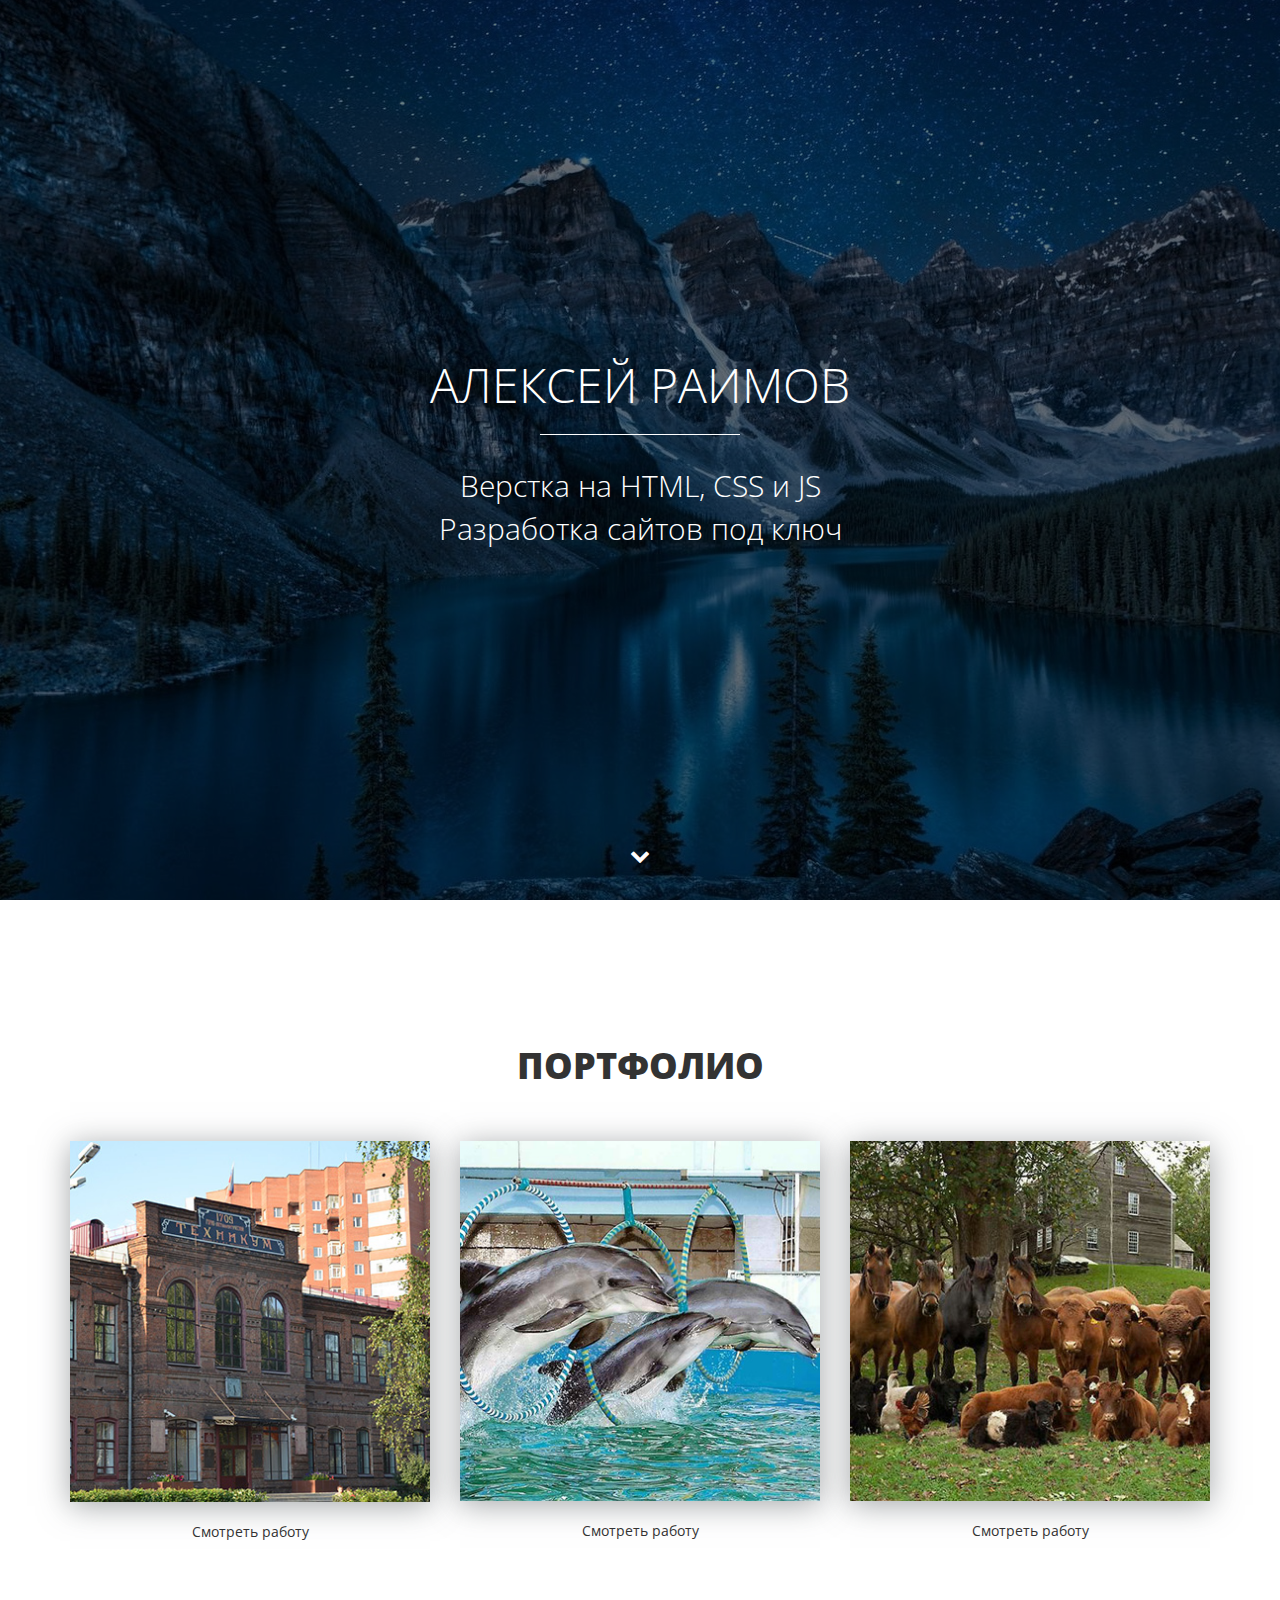
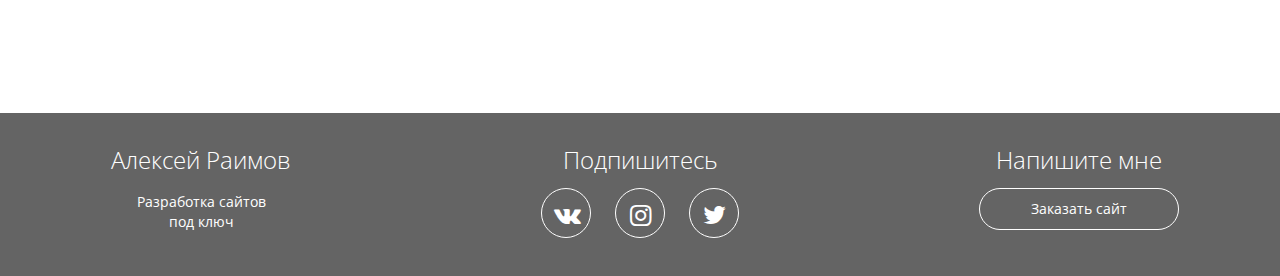
==== index.html @ 9769191a "I uploaded all my files and folders." ====
<!DOCTYPE html>
<html lang="ru">
  <head>
    <meta charset="utf-8">
    <meta http-equiv="X-UA-Compatible" content="IE=edge">
    <meta name="viewport" content="width=device-width, initial-scale=1">
    <!-- meta для соцсетей -->
    <meta property="og:url" content="">
    <meta property="og:type" content="website">
    <meta property="og:title" content="Алексей Раимов - верстка сайтов на HTML и CSS">
    <meta property="og:image" content="">
    <meta property="og:description" content="Закажите разработку сайта без посредников">
    <meta property="og:site_name" content="Портфолио верстальщика">
    <meta property="article:author" content="Алексей Раимов">
    <!-- Заголовок сайта -->
    <title>Алексей Раимов - Портфолио</title>
    <link href="https://fonts.googleapis.com/css?family=Open+Sans:400,700&amp;subset=cyrillic" rel="stylesheet">
    <link href="css/bootstrap.min.css" rel="stylesheet">
    <link rel="stylesheet" href="css/fontello.css">
    <link rel="stylesheet" href="css/fontello-embedded.css">
    <link href="css/style.css" rel="stylesheet">
    <!-- Фавиконка -->
    <link rel="shortcut icon" type="image/x-icon" href="favicon.ico">
    <!--[if lt IE 9]>
      <script src="https://oss.maxcdn.com/html5shiv/3.7.3/html5shiv.min.js"></script>
      <script src="https://oss.maxcdn.com/respond/1.4.2/respond.min.js"></script>
    <![endif]-->
  </head>
  <body>
			
			<div class="main">
			<div class="main-overlay"></div>
				<div class="wrapper">
					<div class="main-header">
						<h1>Алексей Раимов </h1>
						<div class="main-line"></div>
						<p>Верстка на HTML, CSS и JS<br>Разработка сайтов под ключ</p>
					</div>
				</div>
				<a class="main-down" href="#"><i class="icon-down"></i></a>
			</div> 

			<div class="portfolio">
				<div class="container">
					<h2 class="section-header">Портфолио</h2>
					<div class="row">
						<div class="col-md-4">
							<div class="portfolio-block">
							<img src="img/portfolio/1.jpg" alt="Работа №1">
							<a data-toggle="modal" data-work='work-1' href="#work">Смотреть работу</a>
							</div>
						</div>
						<div class="col-md-4">
							<div class="portfolio-block">
							<img src="img/portfolio/2.jpg" alt="Работа №2">
							<a data-toggle="modal" data-work='work-2' href="#work">Смотреть работу</a>
							</div>
						</div>
						<div class="col-md-4">
							<div class="portfolio-block">
							<img src="img/portfolio/3.jpg" alt="Работа №3">
							<a data-toggle="modal" data-work='work-3' href="#work">Смотреть работу</a>
							</div>
						</div>
					</div>
				</div>
			</div>   

			<div class="footer">
				<div class="container">
					<div class="row">
						<div class="col-md-3">
							<strong>Алексей Раимов</strong>
							<p>Разработка сайтов <br>под ключ</p>
						</div>
						<div class="col-md-6">
							<strong>Подпишитесь</strong>
							<div class="social-links">
								<a href="#"><i class="icon-vk"></i></a>
								<a href="#"><i class="icon-instagram"></i></a>
								<a href="#"><i class="icon-twitter"></i></a>
							</div>
						</div>
						<div class="col-md-3">
							<strong>Напишите мне</strong>
							<a href="https://vk.com/spacehuman" class="offer-btn">Заказать сайт</a>
						</div>
					</div>
				</div>
			</div>

			<!-- Всплывающие окна -->
			<div class="modal fade" id="work" role="dialog">
			  <div class="modal-dialog" role="document">
			    <div class="modal-content">
			      <div class="modal-header">
			        <button type="button" class="close" data-dismiss="modal" aria-label="Close"><span aria-hidden="true">&times;</span></button>
			        <h4 class="modal-title">Описание проекта</h4>
			      </div>
			      <div class="modal-body">
			        
			      </div>
			    </div>
			  </div>
			</div>

    <!-- jQuery (necessary for Bootstrap's JavaScript plugins) -->
    <script src="https://ajax.googleapis.com/ajax/libs/jquery/1.12.4/jquery.min.js"></script>
    <script src="js/bootstrap.min.js"></script>
    <script>
    	$(function() {
    		var link = $('a[data-toggle="modal"]');
    		link.on('click', function(event) {
    			var work = $(this).attr('data-work');
    			var modal = $('.modal');
    			modal.find('.modal-body').load(work+'.html');
    		});
    	});
    </script>
  </body>
</html>
---- css/fontello.css ----
@font-face {
  font-family: 'fontello';
  src: url('../font/fontello.eot?32380751');
  src: url('../font/fontello.eot?32380751#iefix') format('embedded-opentype'),
       url('../font/fontello.woff2?32380751') format('woff2'),
       url('../font/fontello.woff?32380751') format('woff'),
       url('../font/fontello.ttf?32380751') format('truetype'),
       url('../font/fontello.svg?32380751#fontello') format('svg');
  font-weight: normal;
  font-style: normal;
}
/* Chrome hack: SVG is rendered more smooth in Windozze. 100% magic, uncomment if you need it. */
/* Note, that will break hinting! In other OS-es font will be not as sharp as it could be */
/*
@media screen and (-webkit-min-device-pixel-ratio:0) {
  @font-face {
    font-family: 'fontello';
    src: url('../font/fontello.svg?32380751#fontello') format('svg');
  }
}
*/
 
 [class^="icon-"]:before, [class*=" icon-"]:before {
  font-family: "fontello";
  font-style: normal;
  font-weight: normal;
  speak: none;
 
  display: inline-block;
  text-decoration: inherit;
  width: 1em;
  margin-right: .2em;
  text-align: center;
  /* opacity: .8; */
 
  /* For safety - reset parent styles, that can break glyph codes*/
  font-variant: normal;
  text-transform: none;
 
  /* fix buttons height, for twitter bootstrap */
  line-height: 1em;
 
  /* Animation center compensation - margins should be symmetric */
  /* remove if not needed */
  margin-left: .2em;
 
  /* you can be more comfortable with increased icons size */
  /* font-size: 120%; */
 
  /* Font smoothing. That was taken from TWBS */
  -webkit-font-smoothing: antialiased;
  -moz-osx-font-smoothing: grayscale;
 
  /* Uncomment for 3D effect */
  /* text-shadow: 1px 1px 1px rgba(127, 127, 127, 0.3); */
}
 
.icon-down:before { content: '\e800'; } /* '' */
.icon-twitter:before { content: '\f099'; } /* '' */
.icon-instagram:before { content: '\f16d'; } /* '' */
.icon-vk:before { content: '\f189'; } /* '' */
---- css/fontello-embedded.css ----
@font-face {
  font-family: 'fontello';
  src: url('../font/fontello.eot?97182324');
  src: url('../font/fontello.eot?97182324#iefix') format('embedded-opentype'),
       url('../font/fontello.svg?97182324#fontello') format('svg');
  font-weight: normal;
  font-style: normal;
}
@font-face {
  font-family: 'fontello';
  src: url('[data-uri]') format('woff'),
       url('[data-uri]') format('truetype');
}
/* Chrome hack: SVG is rendered more smooth in Windozze. 100% magic, uncomment if you need it. */
/* Note, that will break hinting! In other OS-es font will be not as sharp as it could be */
/*
@media screen and (-webkit-min-device-pixel-ratio:0) {
  @font-face {
    font-family: 'fontello';
    src: url('../font/fontello.svg?97182324#fontello') format('svg');
  }
}
*/
 
 [class^="icon-"]:before, [class*=" icon-"]:before {
  font-family: "fontello";
  font-style: normal;
  font-weight: normal;
  speak: none;
 
  display: inline-block;
  text-decoration: inherit;
  width: 1em;
  margin-right: .2em;
  text-align: center;
  /* opacity: .8; */
 
  /* For safety - reset parent styles, that can break glyph codes*/
  font-variant: normal;
  text-transform: none;
     
  /* fix buttons height, for twitter bootstrap */
  line-height: 1em;
 
  /* Animation center compensation - margins should be symmetric */
  /* remove if not needed */
  margin-left: .2em;
 
  /* you can be more comfortable with increased icons size */
  /* font-size: 120%; */
 
  /* Uncomment for 3D effect */
  /* text-shadow: 1px 1px 1px rgba(127, 127, 127, 0.3); */
}
.icon-down:before { content: '\e800'; } /* '' */
.icon-twitter:before { content: '\f099'; } /* '' */
.icon-instagram:before { content: '\f16d'; } /* '' */
.icon-vk:before { content: '\f189'; } /* '' */
---- css/style.css ----
body {
	font-family: 'Open Sans', sans-serif;
}
html {
	font-size: 10px;
}
a:active, a:visited, a:focus {
	text-decoration: none;
	outline: none;
}
.wrapper {
	display:table-cell;
	vertical-align:middle;
}
.main {
	position: relative;
	display:table;
	width: 100%;
	text-align: center;
	color: #fff;
	height: 100vh;
	background: #000 url(../img/main-bg.jpg) center center no-repeat;
}
.main-overlay {
	position: absolute;
	z-index: 1;
	width: 100%;
	height: 100%;
	background-color: rgba(0,0,0,0.5);
}
.main h1 {
	margin-bottom: 1.4rem;
	font-weight: 300;
	text-transform: uppercase;
	font-size: 4.8rem;
}
.main p {
	font-size: 3rem;
	font-weight: 300;
}
.main-header {
	position: relative;
	z-index: 2;
}
.main-line {
	width: 200px;
	height: 1px;
	background-color: #fff;
	margin: 0 auto;
}
.main-down {
	position: absolute;
	color: #fff;
	z-index: 4;
	bottom: 2rem;
	display: inline-block;
	font-size: 2rem;
	width: 50px;
	height: 50px;
	border-radius: 50%;
	border: 1px solid transparent;
	line-height: 50px;
	left: 50%;
	margin-left: -25px;
	transition: 0.2s;
}
.main-down:hover {
	color: #fff;
	border-color: #fff;
}
/*Секция с портфолио*/
.portfolio {
	padding: 11rem 0px;
	text-align: center;
}
.section-header {
	text-transform: uppercase;
	font-weight: 800;
	font-size: 3.6rem;
	margin-bottom: 5rem;
}
.portfolio img {
	width: 100%;
	max-width: 360px;
	box-shadow: 0px 4px 29px 0px rgba(87, 92, 97, 0.54);
}
.portfolio a {
	display: block;
	margin: 2rem auto 6rem;
	color: #333;
	width: 17rem;
	border-bottom: 1px solid transparent;
}
.portfolio a:hover {
	text-decoration: none;
	border-bottom: 1px dotted #333;
}
/*Секция - подвал*/
.footer {
	background-color: #646464;
	color: #fff;
	text-align: center;
	padding: 3rem 0;
}
.footer strong {
	font-weight: 300;
	font-size: 2.4rem;
}
.social-links {
	margin-top: 1rem;
}
.social-links a {
	width: 5rem;
	height: 5rem;
	line-height: 5rem;
	display: inline-block;
	color: #fff;
	border: solid 1px #fff;
	border-radius: 50%;
	margin-left: 1rem;
	margin-right: 1rem;
	font-size: 2.5rem;
	transition: 0.2s;
}
.social-links a:hover {
	background-color: #fff;
	color: #646464;
}
.offer-btn {
	display: block;
	width: 80%;
	max-width: 200px;
	margin: 1rem auto;
	border: 1px solid #fff;
	padding-top: 1rem;
	padding-bottom: 1rem;
	color: #fff;
	border-radius: 100px;
	transition: 0.2s;
}
.offer-btn:hover {
	text-decoration: none;
	background-color: #fff;
	color: #646464;
}
.modal img {
	width: 100%;
}
.modal-title {
	font-weight: 800;
	font-size: 2rem;
}
.close {
	background-color: transparent;
	border: none;
	font-size: 2.5rem;
	position: absolute;
	right: 2rem;
	top: 1rem;
}
.modal-btn {
	display: inline-block;
	color: #333;
	border: 1px solid #333;
	padding: 10px 20px;
	border-radius: 5px;
}
.modal-btn:hover {
	background-color: #333;
	color: #fff;
	text-decoration: none;
}
@media (min-width: 0px) and (max-width: 767px) {
	html {
		font-size: 7px;
	}
	.footer strong {
		margin: 3rem 0 2rem;
		display: inline-block;
	}
	.social-links a {
		font-size: 1.5rem;
	}
}

@media (min-width: 768px) and (max-width: 991px) {
	html {
		font-size: 9px;
	}
	.footer strong {
		margin: 3rem 0 2rem;
		display: inline-block;
	}
	.social-links a{
		font-size: 2rem;
	}
}
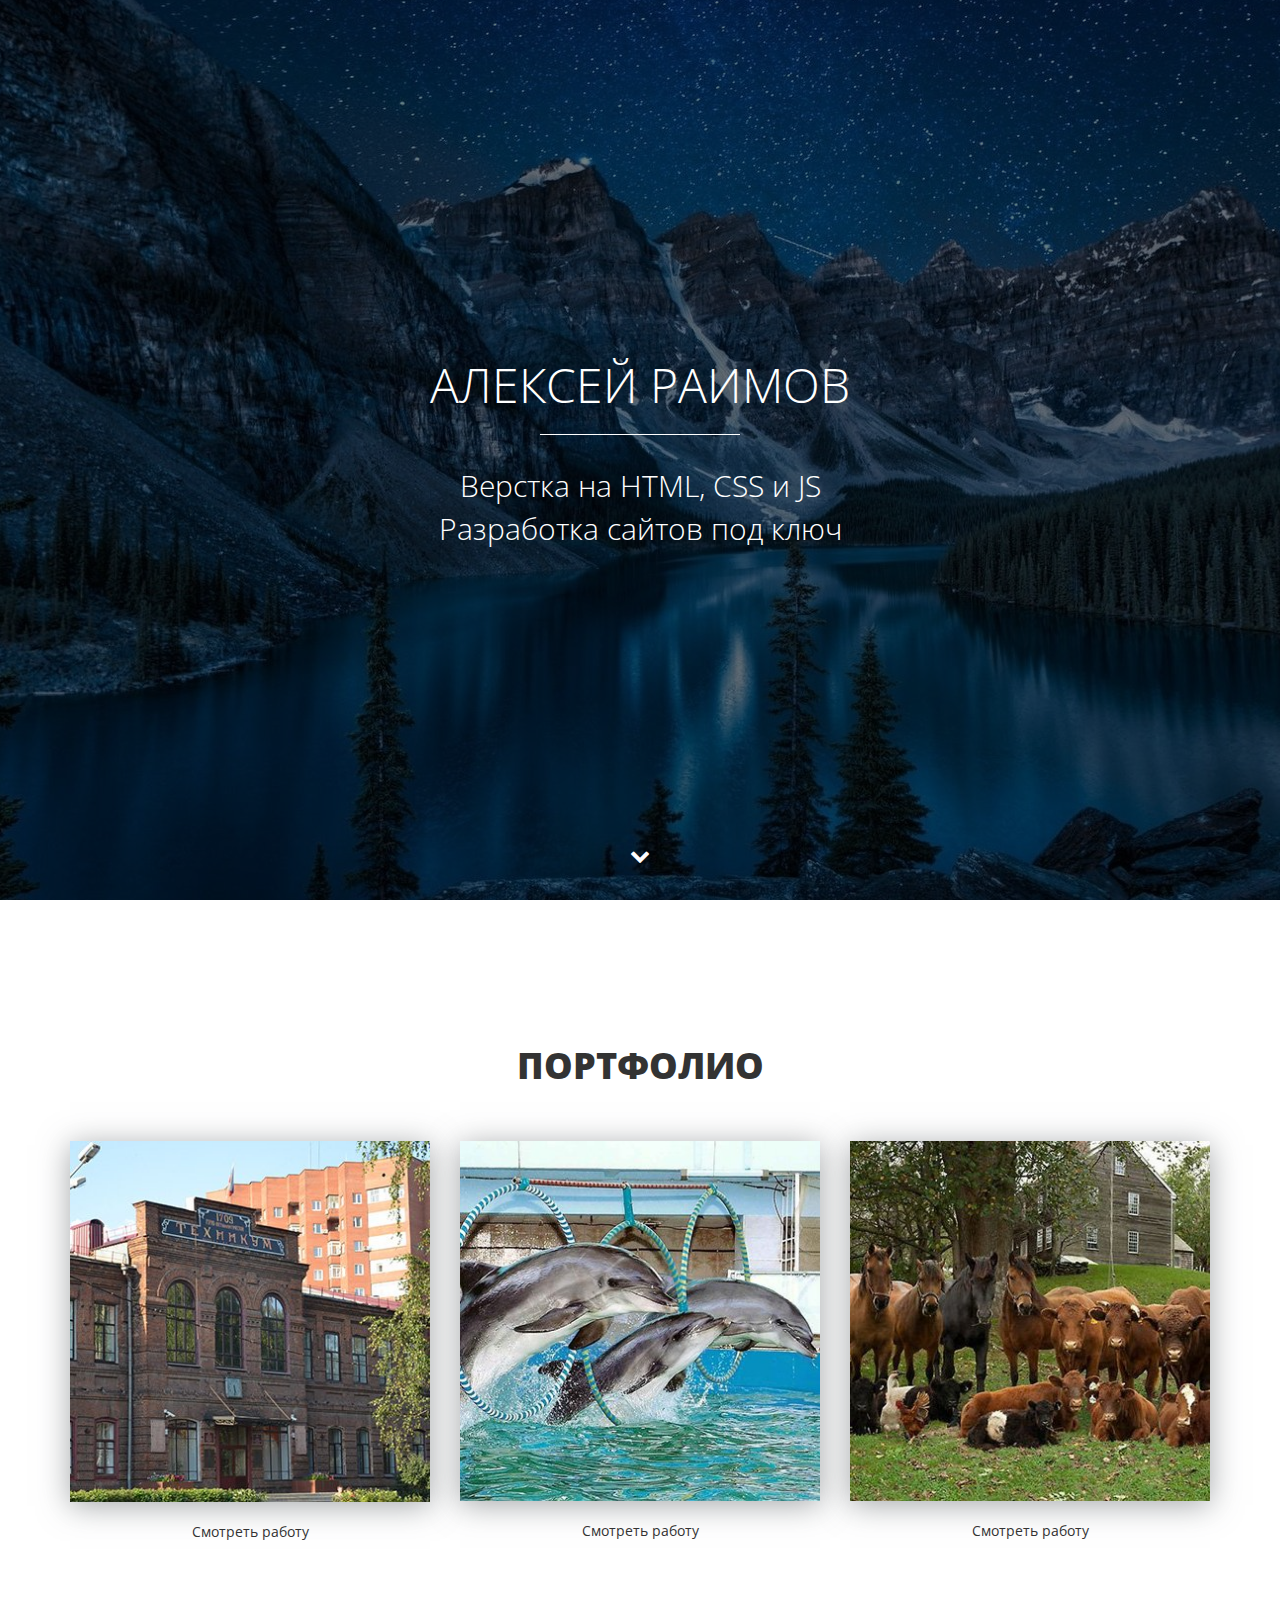
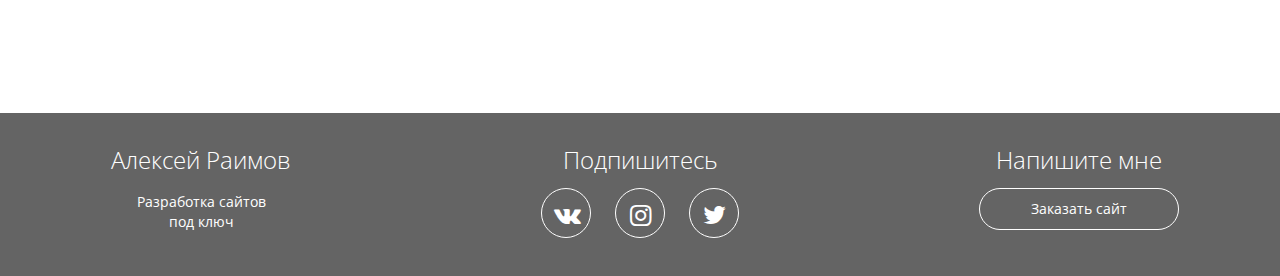
==== commit 92157ba3: "I changed index.html" ====
--- a/index.html
+++ b/index.html
@@ -4,11 +4,11 @@
     <meta charset="utf-8">
     <meta http-equiv="X-UA-Compatible" content="IE=edge">
     <meta name="viewport" content="width=device-width, initial-scale=1">
-    <!-- meta для соцсетей -->
+    <!-- Метаданные для социальных сетей -->
     <meta property="og:url" content="">
     <meta property="og:type" content="website">
-    <meta property="og:title" content="Алексей Раимов - верстка сайтов на HTML и CSS">
-    <meta property="og:image" content="">
+    <meta property="og:title" content="Алексей Раимов - верстка сайтов на HTML, CSS и JS">
+    <meta property="og:image" content="img/main-bg.jpg">
     <meta property="og:description" content="Закажите разработку сайта без посредников">
     <meta property="og:site_name" content="Портфолио верстальщика">
     <meta property="article:author" content="Алексей Раимов">
@@ -37,10 +37,10 @@
 						<p>Верстка на HTML, CSS и JS<br>Разработка сайтов под ключ</p>
 					</div>
 				</div>
-				<a class="main-down" href="#"><i class="icon-down"></i></a>
+				<a class="main-down" href="#portfolio"><i class="icon-down"></i></a>
 			</div> 
 
-			<div class="portfolio">
+			<div class="portfolio" id="portfolio">
 				<div class="container">
 					<h2 class="section-header">Портфолио</h2>
 					<div class="row">
@@ -117,5 +117,21 @@
     		});
     	});
     </script>
+
+    <script>
+    	$(document).ready(function() {
+    		//Навигация - плавный скроллинг к якорю.
+    		$(".slowly").on("click", function (event) {
+    			//Отменяем стандартную обработку нажатия по ссылке.
+    			event.preventDefault();
+    			//Забираем идентификатор блока с атрибута href.
+    			var id = $(this).attr('href'),
+    			//Узнаём высоту от начала страницы до блока, на который ссылается якорь.
+    			top = $(id).offset().top;
+    			//Анимируем переход на расстояние - top за 800ms.
+    			$('body,html').animate({scrollTop: top}, 800);
+    		});
+    	});
+    </script>
   </body>
 </html>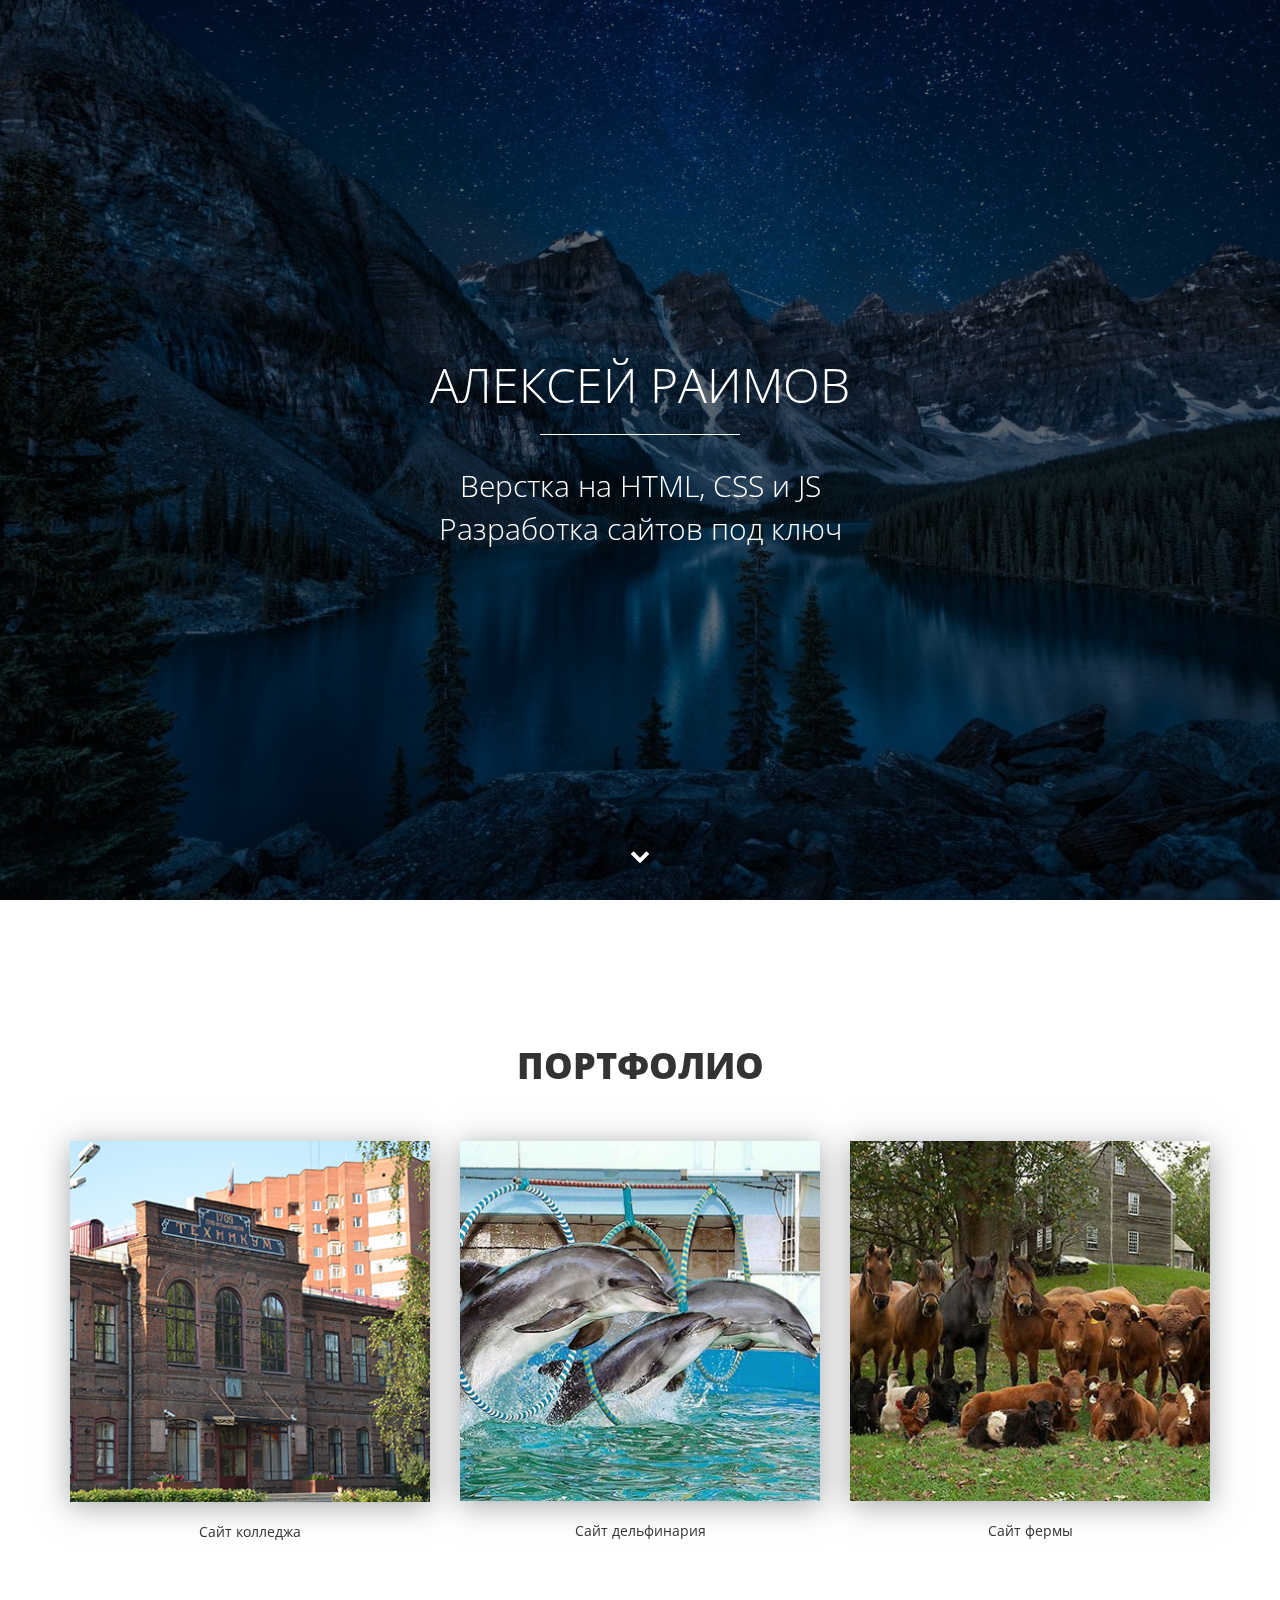
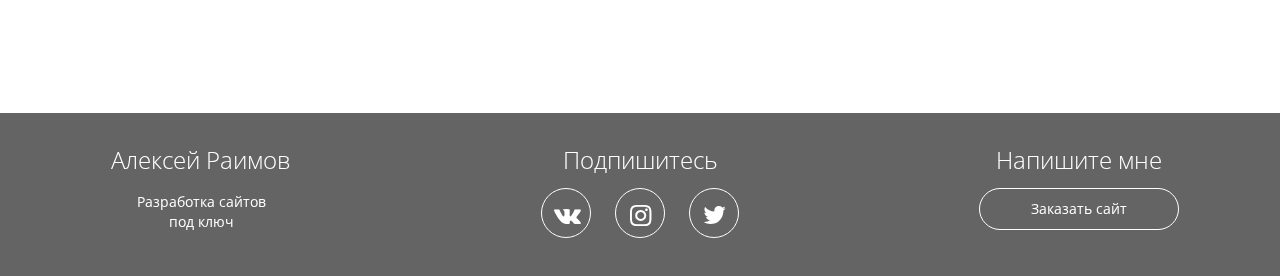
==== commit b9adef92: "I have replaced all the files." ====
--- a/index.html
+++ b/index.html
@@ -28,7 +28,7 @@
   </head>
   <body>
 			
-			<div class="main">
+			<div class="main parallax-window" data-speed="0.2" data-parallax="scroll" data-image-src="img/main-bg.jpg">
 			<div class="main-overlay"></div>
 				<div class="wrapper">
 					<div class="main-header">
@@ -37,7 +37,7 @@
 						<p>Верстка на HTML, CSS и JS<br>Разработка сайтов под ключ</p>
 					</div>
 				</div>
-				<a class="main-down" href="#portfolio"><i class="icon-down"></i></a>
+				<a class="main-down slowly" href="#portfolio"><i class="icon-down"></i></a>
 			</div> 
 
 			<div class="portfolio" id="portfolio">
@@ -47,19 +47,19 @@
 						<div class="col-md-4">
 							<div class="portfolio-block">
 							<img src="img/portfolio/1.jpg" alt="Работа №1">
-							<a data-toggle="modal" data-work='work-1' href="#work">Смотреть работу</a>
+							<a class="link cd-modal-trigger" data-work="work-1" href="#0">Сайт колледжа</a>
 							</div>
 						</div>
 						<div class="col-md-4">
 							<div class="portfolio-block">
 							<img src="img/portfolio/2.jpg" alt="Работа №2">
-							<a data-toggle="modal" data-work='work-2' href="#work">Смотреть работу</a>
+							<a class="link cd-modal-trigger" data-work="work-2" href="#0">Сайт дельфинария</a>
 							</div>
 						</div>
 						<div class="col-md-4">
 							<div class="portfolio-block">
 							<img src="img/portfolio/3.jpg" alt="Работа №3">
-							<a data-toggle="modal" data-work='work-3' href="#work">Смотреть работу</a>
+							<a class="link cd-modal-trigger" data-work="work-3" href="#0">Сайт фермы</a>
 							</div>
 						</div>
 					</div>
@@ -89,6 +89,16 @@
 				</div>
 			</div>
 
+<div class="cd-modal">
+	<div class="modal-content"></div> <!-- .modal-content -->
+
+	<a href="#0" class="modal-close">Close</a>
+</div> <!-- .cd-modal -->
+
+<div class="cd-transition-layer"> 
+	<div class="bg-layer"></div>
+</div> <!-- .cd-transition-layer -->
+
 			<!-- Всплывающие окна -->
 			<div class="modal fade" id="work" role="dialog">
 			  <div class="modal-dialog" role="document">
@@ -106,14 +116,14 @@
 
     <!-- jQuery (necessary for Bootstrap's JavaScript plugins) -->
     <script src="https://ajax.googleapis.com/ajax/libs/jquery/1.12.4/jquery.min.js"></script>
-    <script src="js/bootstrap.min.js"></script>
+    <script src="js/main.js"></script>
+    <script src="js/parallax.min.js"></script>
     <script>
     	$(function() {
-    		var link = $('a[data-toggle="modal"]');
+    		var link = $('.cd-modal-trigger');
     		link.on('click', function(event) {
     			var work = $(this).attr('data-work');
-    			var modal = $('.modal');
-    			modal.find('.modal-body').load(work+'.html');
+    			$('.modal-content').load(work+'.html');
     		});
     	});
     </script>
@@ -128,8 +138,8 @@
     			var id = $(this).attr('href'),
     			//Узнаём высоту от начала страницы до блока, на который ссылается якорь.
     			top = $(id).offset().top;
-    			//Анимируем переход на расстояние - top за 800ms.
-    			$('body,html').animate({scrollTop: top}, 800);
+    			//Анимируем переход на расстояние - top за 1000ms.
+    			$('body,html').animate({scrollTop: top}, 1000);
     		});
     	});
     </script>
--- a/css/style.css
+++ b/css/style.css
@@ -19,7 +19,7 @@
 	text-align: center;
 	color: #fff;
 	height: 100vh;
-	background: #000 url(../img/main-bg.jpg) center center no-repeat;
+// background: #000 url(../img/main-bg.jpg) center center no-repeat;
 }
 .main-overlay {
 	position: absolute;
@@ -143,12 +143,12 @@
 	background-color: #fff;
 	color: #646464;
 }
-.modal img {
-	width: 100%;
-}
-.modal-title {
+.modal-content h4 {
 	font-weight: 800;
-	font-size: 2rem;
+	font-size: 3rem;
+}
+.modal-content p {
+	font-size: 1.4rem;
 }
 .close {
 	background-color: transparent;
@@ -160,14 +160,14 @@
 }
 .modal-btn {
 	display: inline-block;
-	color: #333;
-	border: 1px solid #333;
+	color: #fff;
+	border: 1px solid #fff;
 	padding: 10px 20px;
 	border-radius: 5px;
 }
 .modal-btn:hover {
-	background-color: #333;
-	color: #fff;
+	background-color: #fff;
+	color: #333;
 	text-decoration: none;
 }
 @media (min-width: 0px) and (max-width: 767px) {
@@ -196,7 +196,266 @@
 	}
 }
 
-
-
-
-
+/*Оформление модального окна*/
+
+/* -------------------------------- 
+
+Main Content
+
+-------------------------------- */
+.cd-main-content {
+  position: relative;
+  z-index: 1;
+  width: 100%;
+  height: 100vh;
+  /* vertically align its content */
+  display: table;
+  background-color: #e4dcca;
+}
+.cd-main-content .center {
+  /* vertically align inside parent element */
+  display: table-cell;
+  vertical-align: middle;
+  text-align: center;
+}
+
+/* -------------------------------- 
+
+Modal window 
+
+-------------------------------- */
+.cd-modal {
+  position: fixed;
+  top: 0;
+  left: 0;
+  z-index: 3;
+  height: 100%;
+  width: 100%;
+  overflow: hidden;
+  background-size: cover;
+  opacity: 0;
+  visibility: hidden;
+  -webkit-transition: opacity 0.3s 0s, visibility 0s 0.3s;
+  -moz-transition: opacity 0.3s 0s, visibility 0s 0.3s;
+  transition: opacity 0.3s 0s, visibility 0s 0.3s;
+}
+.modal-content {
+	background: url(../img/modal-bg.jpg) no-repeat center center;
+}
+.cd-modal .modal-content {
+  height: 100%;
+  overflow-y: auto;
+  padding: 3em 5%;
+  color: #e4dcca;
+  -webkit-font-smoothing: antialiased;
+  -moz-osx-font-smoothing: grayscale;
+}
+.cd-modal h1 {
+  text-align: center;
+}
+.cd-modal h1::after {
+  /* ink/brush separation */
+  content: '';
+  display: block;
+  width: 130px;
+  height: 18px;
+  background: url(../img/ink-separation.svg) no-repeat center center;
+  margin: .2em auto 0;
+}
+.cd-modal p {
+  line-height: 1.6;
+  max-width: 800px;
+}
+.cd-modal .modal-close {
+  /* 'X' icon */
+  position: absolute;
+  z-index: 1;
+  top: 20px;
+  right: 5%;
+  height: 45px;
+  width: 45px;
+  border-radius: 50%;
+  background: rgba(0, 0, 0, 0.3) url(../img/cd-icon-close.svg) no-repeat center center;
+  /* image replacement */
+  overflow: hidden;
+  text-indent: 100%;
+  white-space: nowrap;
+  visibility: hidden;
+  opacity: 0;
+  -webkit-transform: scale(0);
+  -moz-transform: scale(0);
+  -ms-transform: scale(0);
+  -o-transform: scale(0);
+  transform: scale(0);
+  -webkit-transition: -webkit-transform 0.3s 0s, visibility 0s 0.3s, opacity 0.3s 0s;
+  -moz-transition: -moz-transform 0.3s 0s, visibility 0s 0.3s, opacity 0.3s 0s;
+  transition: transform 0.3s 0s, visibility 0s 0.3s, opacity 0.3s 0s;
+}
+.no-touch .cd-modal .modal-close:hover {
+  background-color: rgba(0, 0, 0, 0.5);
+}
+.cd-modal.visible {
+  opacity: 1;
+  visibility: visible;
+  -webkit-transition: opacity 0.7s, visibility 0s;
+  -moz-transition: opacity 0.7s, visibility 0s;
+  transition: opacity 0.7s, visibility 0s;
+}
+.cd-modal.visible .modal-content {
+  /* this fixes the buggy scrolling on webkit browsers - mobile devices only - when overflow property is applied */
+  -webkit-overflow-scrolling: touch;
+}
+.cd-modal.visible .modal-close {
+  visibility: visible;
+  opacity: 1;
+  -webkit-transition: -webkit-transform 0.3s 0s, visibility 0s 0s, opacity 0.3s 0s;
+  -moz-transition: -moz-transform 0.3s 0s, visibility 0s 0s, opacity 0.3s 0s;
+  transition: transform 0.3s 0s, visibility 0s 0s, opacity 0.3s 0s;
+  -webkit-transform: scale(1);
+  -moz-transform: scale(1);
+  -ms-transform: scale(1);
+  -o-transform: scale(1);
+  transform: scale(1);
+}
+@media only screen and (min-width: 1100px) {
+  .cd-modal .modal-content {
+    padding: 6em 5%;
+  }
+  .cd-modal .modal-close {
+    height: 60px;
+    width: 60px;
+  }
+  .cd-modal p {
+    font-size: 2rem;
+  }
+}
+
+/* -------------------------------- 
+
+Transition Layer 
+
+-------------------------------- */
+.cd-transition-layer {
+  position: fixed;
+  top: 0;
+  left: 0;
+  z-index: 2;
+  height: 100%;
+  width: 100%;
+  opacity: 0;
+  visibility: hidden;
+  overflow: hidden;
+}
+.cd-transition-layer .bg-layer {
+  position: absolute;
+  left: 50%;
+  top: 50%;
+  -webkit-transform: translateY(-50%) translateX(-2%);
+  -moz-transform: translateY(-50%) translateX(-2%);
+  -ms-transform: translateY(-50%) translateX(-2%);
+  -o-transform: translateY(-50%) translateX(-2%);
+  transform: translateY(-50%) translateX(-2%);
+  /* its dimentions will be overwritten using jQuery to proportionally fit the viewport */
+  height: 100%;
+  /* our sprite is composed of 25 frames */
+  width: 2500%;
+  background: url(../img/ink.png) no-repeat 0 0;
+  background-size: 100% 100%;
+}
+.cd-transition-layer.visible {
+  opacity: 1;
+  visibility: visible;
+}
+.cd-transition-layer.opening .bg-layer {
+  -webkit-animation: cd-sequence 0.8s steps(24);
+  -moz-animation: cd-sequence 0.8s steps(24);
+  animation: cd-sequence 0.8s steps(24);
+  -webkit-animation-fill-mode: forwards;
+  -moz-animation-fill-mode: forwards;
+  animation-fill-mode: forwards;
+}
+.cd-transition-layer.closing .bg-layer {
+  -webkit-animation: cd-sequence-reverse 0.8s steps(24);
+  -moz-animation: cd-sequence-reverse 0.8s steps(24);
+  animation: cd-sequence-reverse 0.8s steps(24);
+  -webkit-animation-fill-mode: forwards;
+  -moz-animation-fill-mode: forwards;
+  animation-fill-mode: forwards;
+}
+.no-cssanimations .cd-transition-layer {
+  display: none;
+}
+
+@-webkit-keyframes cd-sequence {
+  0% {
+    /* translateX(-2%) is used to horizontally center the first frame inside the viewport */
+    -webkit-transform: translateY(-50%) translateX(-2%);
+  }
+  100% {
+    /* translateX(-98%) (2% + 96) is used to horizontally center the last frame inside the viewport  */
+    -webkit-transform: translateY(-50%) translateX(-98%);
+  }
+}
+@-moz-keyframes cd-sequence {
+  0% {
+    /* translateX(-2%) is used to horizontally center the first frame inside the viewport */
+    -moz-transform: translateY(-50%) translateX(-2%);
+  }
+  100% {
+    /* translateX(-98%) (2% + 96) is used to horizontally center the last frame inside the viewport  */
+    -moz-transform: translateY(-50%) translateX(-98%);
+  }
+}
+@keyframes cd-sequence {
+  0% {
+    /* translateX(-2%) is used to horizontally center the first frame inside the viewport */
+    -webkit-transform: translateY(-50%) translateX(-2%);
+    -moz-transform: translateY(-50%) translateX(-2%);
+    -ms-transform: translateY(-50%) translateX(-2%);
+    -o-transform: translateY(-50%) translateX(-2%);
+    transform: translateY(-50%) translateX(-2%);
+  }
+  100% {
+    /* translateX(-98%) (2% + 96) is used to horizontally center the last frame inside the viewport  */
+    -webkit-transform: translateY(-50%) translateX(-98%);
+    -moz-transform: translateY(-50%) translateX(-98%);
+    -ms-transform: translateY(-50%) translateX(-98%);
+    -o-transform: translateY(-50%) translateX(-98%);
+    transform: translateY(-50%) translateX(-98%);
+  }
+}
+@-webkit-keyframes cd-sequence-reverse {
+  0% {
+    -webkit-transform: translateY(-50%) translateX(-98%);
+  }
+  100% {
+    -webkit-transform: translateY(-50%) translateX(-2%);
+  }
+}
+@-moz-keyframes cd-sequence-reverse {
+  0% {
+    -moz-transform: translateY(-50%) translateX(-98%);
+  }
+  100% {
+    -moz-transform: translateY(-50%) translateX(-2%);
+  }
+}
+@keyframes cd-sequence-reverse {
+  0% {
+    -webkit-transform: translateY(-50%) translateX(-98%);
+    -moz-transform: translateY(-50%) translateX(-98%);
+    -ms-transform: translateY(-50%) translateX(-98%);
+    -o-transform: translateY(-50%) translateX(-98%);
+    transform: translateY(-50%) translateX(-98%);
+  }
+  100% {
+    -webkit-transform: translateY(-50%) translateX(-2%);
+    -moz-transform: translateY(-50%) translateX(-2%);
+    -ms-transform: translateY(-50%) translateX(-2%);
+    -o-transform: translateY(-50%) translateX(-2%);
+    transform: translateY(-50%) translateX(-2%);
+  }
+} 
+
+
+
